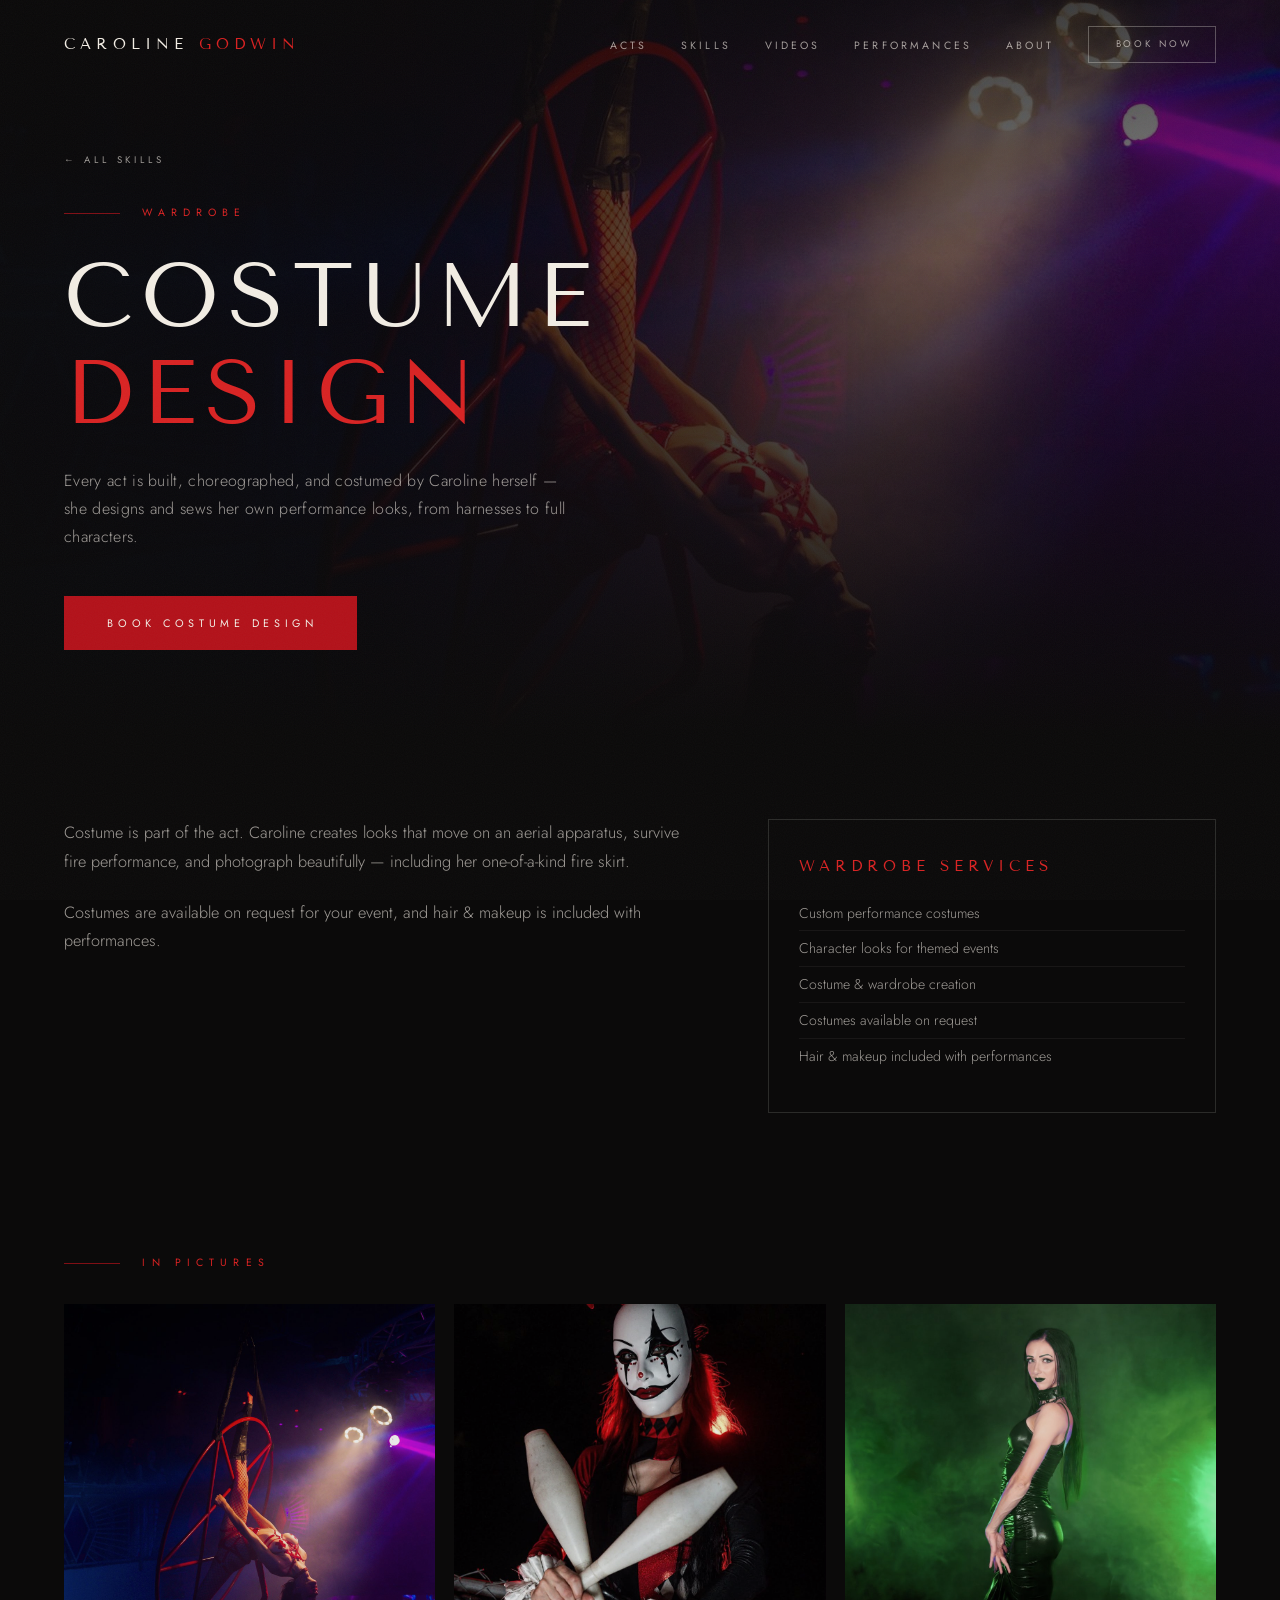
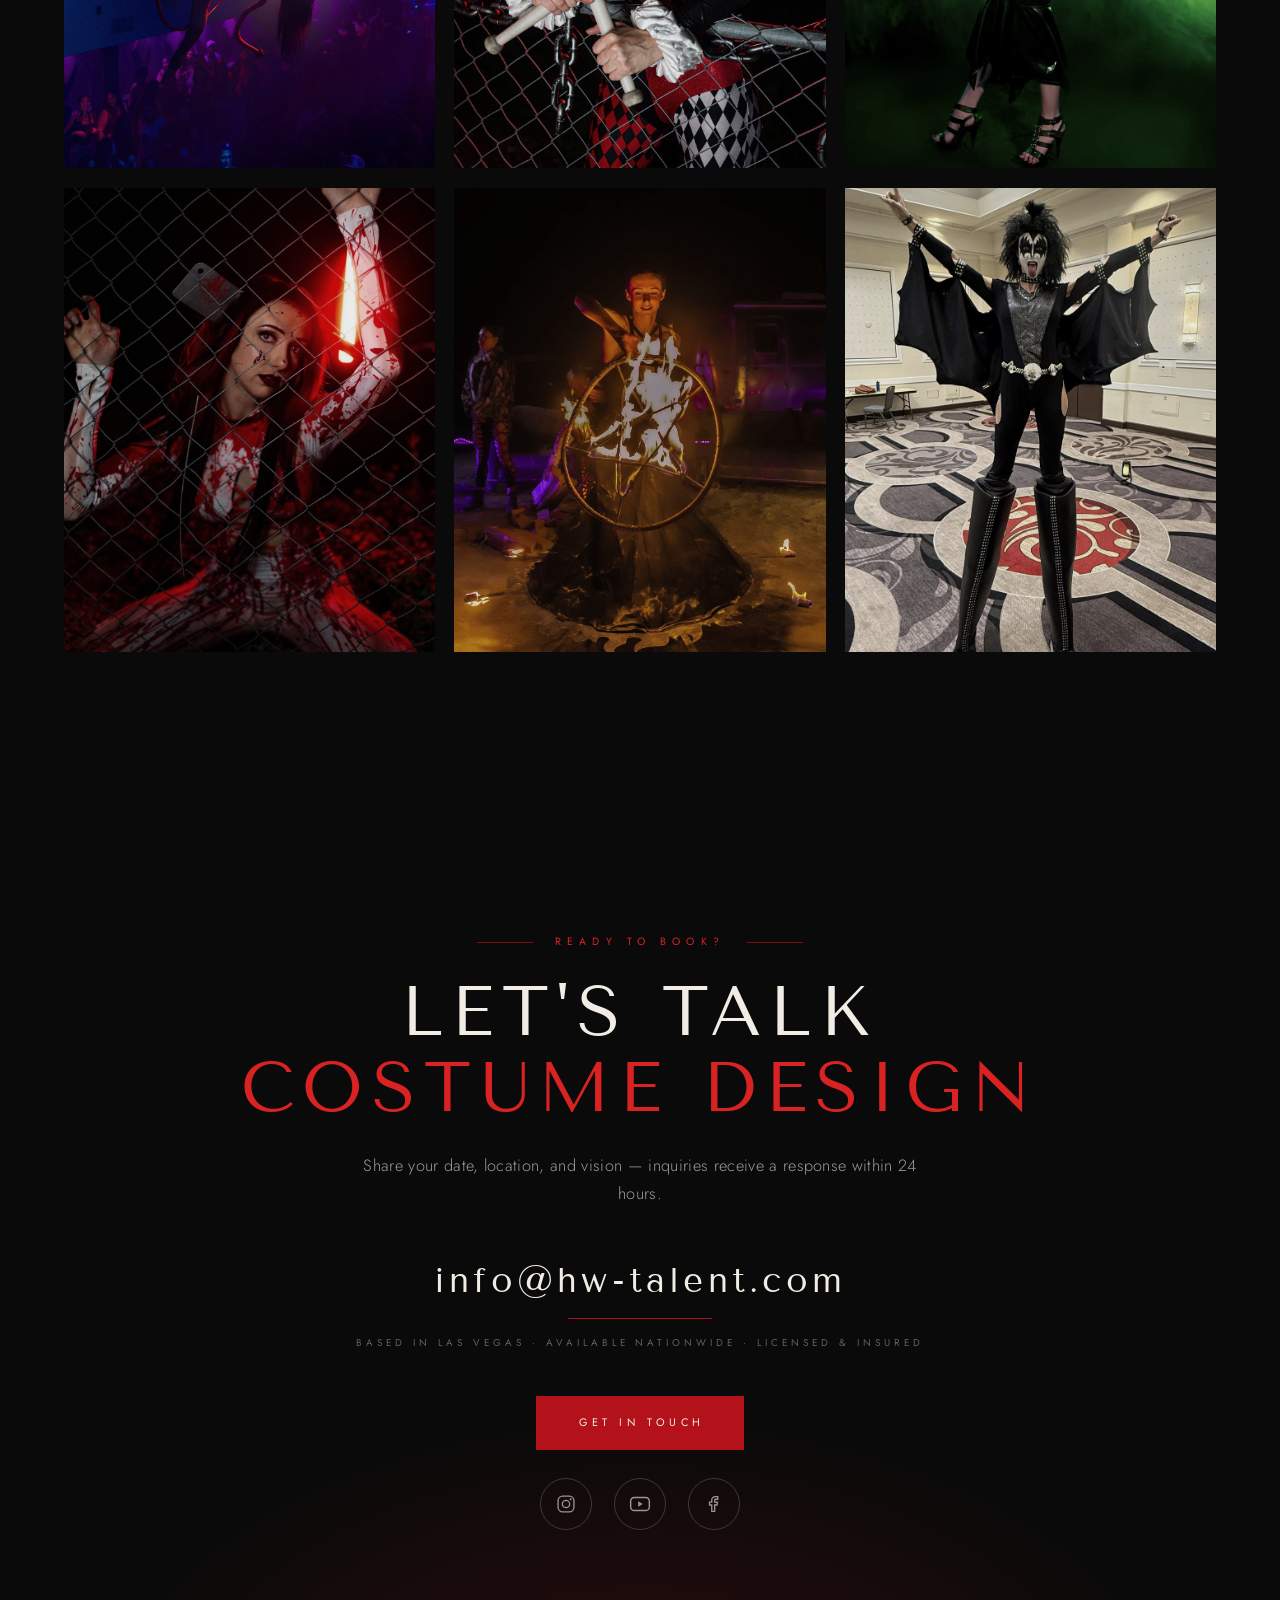
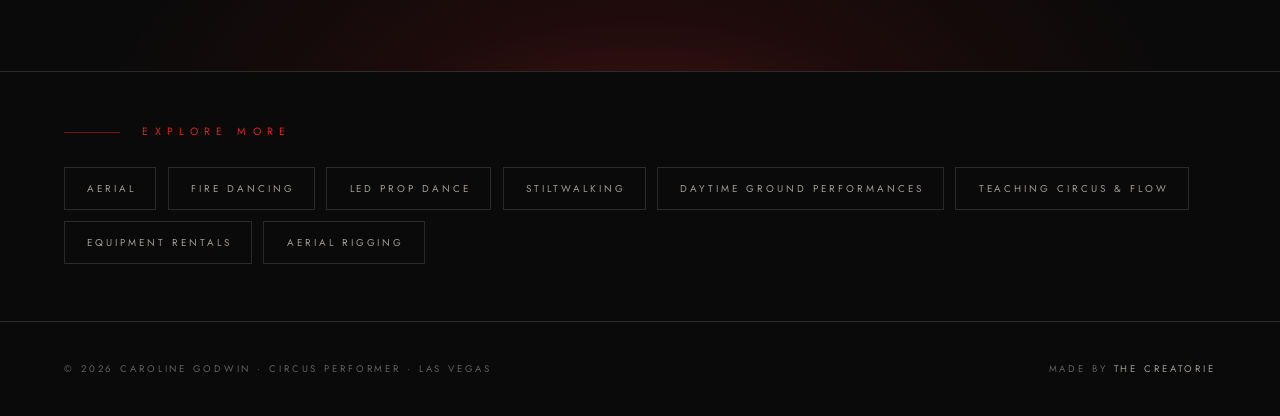
==== costume-design.html @ ce4d00d4 "Add a dedicated page for each skill Nine skill pages (aerial, fire dancing, LED prop dance, stiltwal" ====
<!DOCTYPE html>
<html lang="en">
<head>
  <meta charset="UTF-8" />
  <meta name="viewport" content="width=device-width, initial-scale=1.0" />
  <title>Costume Design — Caroline Godwin | Las Vegas Circus Performer</title>
  <meta name="description" content="Costume design by Las Vegas performer Caroline Godwin — custom performance costumes and character looks, with costumes available on request for bookings." />
  <link rel="icon" type="image/png" href="assets/img/favicon.png" />
  <meta property="og:type" content="website" />
  <meta property="og:title" content="Costume Design — Caroline Godwin" />
  <meta property="og:description" content="Costume design by Las Vegas performer Caroline Godwin — custom performance costumes and character looks, with costumes available on request for bookings." />
  <meta property="og:image" content="assets/img/pentagram-club-backbend.jpg" />
  <link rel="preconnect" href="https://fonts.googleapis.com" />
  <link rel="preconnect" href="https://fonts.gstatic.com" crossorigin />
  <link href="https://fonts.googleapis.com/css2?family=Tenor+Sans&family=Jost:wght@200;300;400;500&display=swap" rel="stylesheet" />
  <link rel="stylesheet" href="assets/styles.css" />
</head>
<body>

  <nav class="nav" id="nav">
    <div class="wrap nav-inner">
      <a href="index.html" class="brand">CAROLINE <em>GODWIN</em></a>
      <ul class="nav-links" id="navLinks">
        <li><a href="index.html#acts">Acts</a></li>
        <li><a href="index.html#skills">Skills</a></li>
        <li><a href="index.html#reel">Videos</a></li>
        <li><a href="index.html#performances">Performances</a></li>
        <li><a href="index.html#about">About</a></li>
        <li><a href="#contact" class="btn"><span>Book Now</span></a></li>
      </ul>
      <button class="burger" id="burger" aria-label="Toggle menu" aria-expanded="false">
        <span></span><span></span><span></span>
      </button>
    </div>
  </nav>

  <!-- ============ PAGE HERO ============ -->
  <header class="page-hero" id="top">
    <div class="page-hero-bg" aria-hidden="true" style="background-image: url('assets/img/pentagram-club-backbend.jpg'); background-position: center 40%;"></div>
    <div class="wrap page-hero-content">
      <a href="index.html#skills" class="crumb">← All Skills</a>
      <p class="eyebrow">Wardrobe</p>
      <h1>Costume <span class="accent">Design</span></h1>
      <p class="hero-sub">Every act is built, choreographed, and costumed by Caroline herself — she designs and sews her own performance looks, from harnesses to full characters.</p>
      <div class="hero-ctas">
        <a href="#contact" class="btn btn-solid"><span>Book Costume Design</span></a>
      </div>
    </div>
  </header>

  <!-- ============ OVERVIEW ============ -->
  <section class="skill-overview">
    <div class="wrap skill-split">
      <div class="skill-copy">
          <p class="reveal">Costume is part of the act. Caroline creates looks that move on an aerial apparatus, survive fire performance, and photograph beautifully — including her one-of-a-kind fire skirt.</p>
          <p class="reveal">Costumes are available on request for your event, and hair &amp; makeup is included with performances.</p>
      </div>
      <div class="disc skill-list reveal" data-delay="1">
        <h3>Wardrobe Services</h3>
        <ul>
            <li>Custom performance costumes</li>
            <li>Character looks for themed events</li>
            <li>Costume &amp; wardrobe creation</li>
            <li>Costumes available on request</li>
            <li>Hair &amp; makeup included with performances</li>
        </ul>
      </div>
    </div>
  </section>

  <!-- ============ PHOTOS ============ -->
  <section class="skill-photos">
    <div class="wrap">
      <p class="eyebrow reveal">In Pictures</p>
      <div class="page-gallery">
        <figure class="gal-item reveal"><img src="assets/img/pentagram-club-backbend.jpg" alt="Red harness costume on the aerial pentagram" loading="lazy" /><figcaption class="cap">Red harness costume on the aerial pentagram</figcaption></figure>
        <figure class="gal-item reveal"><img src="assets/img/jester-clubs.jpg" alt="Harlequin jester costume" loading="lazy" /><figcaption class="cap">Harlequin jester costume</figcaption></figure>
        <figure class="gal-item reveal"><img src="assets/img/green-gothic-full.jpg" alt="Black gothic gown in green smoke" loading="lazy" /><figcaption class="cap">Black gothic gown in green smoke</figcaption></figure>
        <figure class="gal-item reveal"><img src="assets/img/horror-cleaver.jpg" alt="Horror character costume" loading="lazy" /><figcaption class="cap">Horror character costume</figcaption></figure>
        <figure class="gal-item reveal"><img src="assets/img/fire-pentagram-skirt.jpg" alt="One-of-a-kind fire skirt" loading="lazy" /><figcaption class="cap">One-of-a-kind fire skirt</figcaption></figure>
        <figure class="gal-item reveal"><img src="assets/img/kiss-stilts.jpg" alt="Rock legend character on stilts" loading="lazy" /><figcaption class="cap">Rock legend character on stilts</figcaption></figure>
      </div>
    </div>
  </section>

  <!-- ============ CONTACT ============ -->
  <section id="contact" class="contact skill-contact">
    <div class="wrap">
      <p class="eyebrow reveal">Ready to Book?</p>
      <h2 class="section-title contact-title reveal">Let's Talk<br /><span class="accent">Costume Design</span></h2>
      <p class="lede reveal">Share your date, location, and vision — inquiries receive a response within 24 hours.</p>
      <a class="contact-email reveal" href="mailto:info@hw-talent.com?subject=Booking%20Inquiry%20%E2%80%94%20Costume%20Design">info@hw-talent.com</a>
      <p class="contact-meta reveal">Based in Las Vegas · Available Nationwide · Licensed &amp; Insured</p>
      <a href="mailto:info@hw-talent.com?subject=Booking%20Inquiry%20%E2%80%94%20Costume%20Design" class="btn btn-solid reveal"><span>Get in Touch</span></a>
      <div class="socials reveal">
        <a href="https://www.instagram.com/carolinegodwin" target="_blank" rel="noopener" aria-label="Instagram">
          <svg width="20" height="20" viewBox="0 0 24 24" fill="none" stroke="currentColor" stroke-width="1.6"><rect x="2.5" y="2.5" width="19" height="19" rx="5.5"/><circle cx="12" cy="12" r="4.4"/><circle cx="17.6" cy="6.4" r="1.2" fill="currentColor" stroke="none"/></svg>
        </a>
        <a href="https://www.youtube.com/@Carolinegodwincircus/videos" target="_blank" rel="noopener" aria-label="YouTube">
          <svg width="22" height="22" viewBox="0 0 24 24" fill="none" stroke="currentColor" stroke-width="1.6"><rect x="1.8" y="4.8" width="20.4" height="14.4" rx="4"/><path d="M10 9l5 3-5 3V9z" fill="currentColor" stroke="none"/></svg>
        </a>
        <a href="https://www.facebook.com/circuscaroline" target="_blank" rel="noopener" aria-label="Facebook">
          <svg width="20" height="20" viewBox="0 0 24 24" fill="none" stroke="currentColor" stroke-width="1.6"><path d="M15.5 3.2h-2.2a4 4 0 0 0-4 4v2.6H6.6v3.4h2.7v7.6h3.5v-7.6h2.8l.5-3.4h-3.3V7.4c0-.6.5-1.1 1.1-1.1h2.6V3.2z"/></svg>
        </a>
      </div>
    </div>
  </section>

  <!-- ============ MORE SKILLS ============ -->
  <nav class="more-skills" aria-label="Other skills">
    <div class="wrap">
      <p class="eyebrow">Explore More</p>
      <div class="more-skill-row">
        <a class="more-skill" href="aerial.html">Aerial</a>
        <a class="more-skill" href="fire-dancing.html">Fire Dancing</a>
        <a class="more-skill" href="led-prop-dance.html">LED Prop Dance</a>
        <a class="more-skill" href="stiltwalking.html">Stiltwalking</a>
        <a class="more-skill" href="daytime-performances.html">Daytime Ground Performances</a>
        <a class="more-skill" href="teaching.html">Teaching Circus &amp; Flow</a>
        <a class="more-skill" href="equipment-rentals.html">Equipment Rentals</a>
        <a class="more-skill" href="aerial-rigging.html">Aerial Rigging</a>
      </div>
    </div>
  </nav>

  <!-- ============ FOOTER ============ -->
  <footer>
    <div class="wrap foot-inner">
      <span>© <span id="year"></span> Caroline Godwin · Circus Performer · Las Vegas</span>
      <span>Made by <a href="https://thecreatorie.com" target="_blank" rel="noopener">The Creatorie</a></span>
    </div>
  </footer>

  <!-- ============ VIDEO LIGHTBOX ============ -->
  <div id="lightbox" class="lightbox" aria-hidden="true" role="dialog" aria-label="Performance video">
    <button class="lightbox-close" id="lightboxClose" aria-label="Close video">✕</button>
    <div class="lightbox-frame" id="lightboxFrame"></div>
  </div>

  <button id="toTop" aria-label="Back to top"><span>↑</span></button>

  <script src="assets/script.js"></script>
</body>
</html>
---- assets/styles.css ----
/* ============================================================
   CAROLINE GODWIN — The Fire Pentagram Aerialist
   Obsidian & Oxblood — quiet luxury, cinematic drama
   ============================================================ */

:root {
  --bg: #0b0a0a;
  --panel: #100e0e;
  --ivory: #f2ede4;
  --mist: rgba(242, 237, 228, 0.64);
  --mist-dim: rgba(242, 237, 228, 0.38);
  --hairline: rgba(242, 237, 228, 0.14);
  --oxblood: #6e1013;
  --crimson: #b3121a;
  --scarlet: #d92323;
  --ember: #e8862e;
  --font-display: "Tenor Sans", sans-serif;
  --font-body: "Jost", sans-serif;
}

* { margin: 0; padding: 0; box-sizing: border-box; }

html { scroll-behavior: smooth; }

body {
  background: var(--bg);
  color: var(--ivory);
  font-family: var(--font-body);
  font-weight: 300;
  line-height: 1.75;
  overflow-x: hidden;
}

::selection { background: var(--crimson); color: var(--ivory); }

::-webkit-scrollbar { width: 8px; }
::-webkit-scrollbar-track { background: var(--bg); }
::-webkit-scrollbar-thumb { background: var(--oxblood); }
::-webkit-scrollbar-thumb:hover { background: var(--crimson); }

img { max-width: 100%; display: block; }

a { color: var(--ivory); text-decoration: none; transition: color .4s; }
a:hover { color: var(--scarlet); }

/* ---------- utilities ---------- */
.wrap { width: min(1200px, 90vw); margin: 0 auto; }

.eyebrow {
  font-size: .66rem;
  font-weight: 400;
  letter-spacing: .58em;
  text-transform: uppercase;
  color: var(--scarlet);
  display: flex;
  align-items: center;
  gap: 1.4rem;
}
.eyebrow::before {
  content: "";
  width: 56px; height: 1px;
  background: var(--crimson);
  opacity: .7;
}

h1, h2, h3 {
  font-family: var(--font-display);
  font-weight: 400;
  line-height: 1.08;
}

.section-title {
  font-size: clamp(2.4rem, 5.4vw, 4.3rem);
  margin: 1.4rem 0 1.6rem;
  color: var(--ivory);
  text-transform: uppercase;
  letter-spacing: .1em;
}
.section-title .accent { color: var(--scarlet); }

.lede { max-width: 560px; color: var(--mist); font-size: 1.02rem; font-weight: 300; letter-spacing: .02em; }

section { padding: clamp(5.5rem, 11vw, 9.5rem) 0; position: relative; }

/* faint roman numeral index behind sections */
.ghost { position: relative; overflow: hidden; }
.ghost::before {
  content: attr(data-bg);
  position: absolute;
  top: 4rem;
  right: 2vw;
  font-family: var(--font-display);
  font-size: clamp(9rem, 24vw, 20rem);
  line-height: 1;
  color: transparent;
  -webkit-text-stroke: 1px rgba(179, 18, 26, .16);
  pointer-events: none;
  z-index: 0;
}
.ghost > * { position: relative; z-index: 1; }

/* scroll reveal — slow, cinematic */
.reveal { opacity: 0; transform: translateY(26px); transition: opacity 1.3s ease, transform 1.3s cubic-bezier(.16,.68,.3,1); }
.reveal.in { opacity: 1; transform: none; }
.reveal[data-delay="1"] { transition-delay: .15s; }
.reveal[data-delay="2"] { transition-delay: .3s; }
.reveal[data-delay="3"] { transition-delay: .45s; }

/* fine grain */
body::after {
  content: "";
  position: fixed; inset: 0;
  pointer-events: none;
  z-index: 4;
  opacity: .035;
  background-image: url("data:image/svg+xml,%3Csvg xmlns='http://www.w3.org/2000/svg' width='120' height='120'%3E%3Cfilter id='n'%3E%3CfeTurbulence type='fractalNoise' baseFrequency='0.9' numOctaves='2'/%3E%3C/filter%3E%3Crect width='120' height='120' filter='url(%23n)' opacity='1'/%3E%3C/svg%3E");
}

.flicker { animation: none; }

/* ---------- nav ---------- */
.nav {
  position: fixed; top: 0; left: 0; right: 0;
  z-index: 50;
  padding: 1.6rem 0;
  transition: background .5s, padding .5s, border-color .5s;
  border-bottom: 1px solid transparent;
}
.nav.scrolled {
  background: rgba(11, 10, 10, .9);
  backdrop-filter: blur(16px);
  -webkit-backdrop-filter: blur(16px);
  padding: .9rem 0;
  border-bottom-color: var(--hairline);
}
.nav-inner { display: flex; align-items: center; justify-content: space-between; }
.brand {
  font-family: var(--font-display);
  font-size: .95rem;
  letter-spacing: .34em;
  color: var(--ivory);
  text-transform: uppercase;
}
.brand em { font-style: normal; color: var(--scarlet); }
.nav-links { display: flex; gap: 2.1rem; align-items: center; list-style: none; }
.nav-links a {
  font-size: .66rem; font-weight: 400;
  letter-spacing: .3em; text-transform: uppercase;
  color: var(--mist);
  position: relative;
  padding-bottom: .2rem;
}
.nav-links a::after {
  content: "";
  position: absolute; left: 0; bottom: 0;
  width: 100%; height: 1px;
  background: var(--scarlet);
  transform: scaleX(0);
  transform-origin: right;
  transition: transform .5s cubic-bezier(.16,.68,.3,1);
}
.nav-links a:hover { color: var(--ivory); }
.nav-links a:hover::after { transform: scaleX(1); transform-origin: left; }

/* buttons — hairline, tracked caps */
.btn {
  display: inline-block;
  font-family: var(--font-body);
  font-weight: 400;
  font-size: .68rem;
  letter-spacing: .42em;
  text-transform: uppercase;
  padding: 1.05rem 2.4rem 1rem 2.65rem;
  color: var(--ivory);
  background: transparent;
  border: 1px solid rgba(242, 237, 228, .3);
  transition: border-color .5s, color .5s, background .5s, letter-spacing .5s;
}
.btn:hover {
  border-color: var(--crimson);
  background: var(--crimson);
  color: var(--ivory);
  letter-spacing: .48em;
}
.btn-solid {
  border-color: var(--crimson);
  background: var(--crimson);
}
.btn-solid:hover {
  background: transparent;
  border-color: var(--scarlet);
  color: var(--scarlet);
}
.nav .btn { padding: .6rem 1.4rem .55rem 1.65rem; font-size: .6rem; }
.nav-links a.btn::after { display: none; }

/* hamburger */
.burger { display: none; background: none; border: none; cursor: pointer; z-index: 60; }
.burger span {
  display: block; width: 26px; height: 1px;
  background: var(--ivory);
  margin: 7px 0;
  transition: transform .4s, opacity .4s;
}
.burger.open span:nth-child(1) { transform: translateY(8px) rotate(45deg); }
.burger.open span:nth-child(2) { opacity: 0; }
.burger.open span:nth-child(3) { transform: translateY(-8px) rotate(-45deg); }

/* ---------- hero ---------- */
.hero {
  min-height: 100svh;
  display: flex;
  align-items: center;
  padding: 8rem 0 5rem;
  position: relative;
  isolation: isolate;
  overflow: hidden;
}
.hero-bg {
  position: absolute; inset: 0; z-index: -3;
  background: url("img/fire-pentagram-wide.jpg") center 28% / cover no-repeat;
  animation: heroDrift 30s ease-in-out infinite alternate;
  filter: saturate(.88) contrast(1.04) brightness(.92);
}
@keyframes heroDrift {
  from { transform: scale(1.02); }
  to   { transform: scale(1.1) translateY(-12px); }
}
.hero::before {
  content: "";
  position: absolute; inset: 0; z-index: -2;
  background:
    radial-gradient(ellipse 85% 70% at 70% 36%, transparent 0%, rgba(11,10,10,.62) 60%, rgba(11,10,10,.98) 100%),
    linear-gradient(180deg, rgba(11,10,10,.7) 0%, rgba(11,10,10,.22) 42%, rgba(11,10,10,.99) 100%);
}
#embers { position: absolute; inset: 0; z-index: -1; pointer-events: none; }

.hero-content { max-width: 860px; }
.hero .eyebrow { margin-bottom: 2.2rem; }
.hero h1 {
  font-size: clamp(3.2rem, 9.5vw, 7.6rem);
  letter-spacing: .12em;
  text-transform: uppercase;
  color: var(--ivory);
}
.hero h1 .fire-word {
  display: inline-block;
  background: linear-gradient(95deg, var(--ivory) 0%, #e0b489 40%, var(--ember) 72%, var(--crimson) 108%);
  -webkit-background-clip: text;
  background-clip: text;
  -webkit-text-fill-color: transparent;
  color: transparent;
}
.hero-tag {
  font-family: var(--font-body);
  font-weight: 300;
  font-size: clamp(.72rem, 1.5vw, .88rem);
  letter-spacing: .62em;
  text-transform: uppercase;
  color: var(--mist);
  margin: 2rem 0 2.2rem;
  padding: 1.1rem 0;
  border-top: 1px solid var(--hairline);
  border-bottom: 1px solid var(--hairline);
  display: inline-block;
}
.hero-tag b { font-weight: 400; color: var(--scarlet); }
.hero-sub { color: var(--mist); max-width: 520px; font-size: 1rem; letter-spacing: .02em; }
.hero-ctas { display: flex; gap: 1.4rem; flex-wrap: wrap; margin-top: 2.8rem; }

.hero-stats {
  display: flex; gap: clamp(2rem, 5.5vw, 4.5rem);
  margin-top: 4rem;
  padding-top: 2rem;
  border-top: 1px solid var(--hairline);
  flex-wrap: wrap;
}
.stat b {
  display: block;
  font-family: var(--font-display);
  font-weight: 400;
  font-size: clamp(1.5rem, 2.8vw, 2.1rem);
  letter-spacing: .06em;
  color: var(--ivory);
}
.stat span {
  font-size: .6rem; font-weight: 400;
  letter-spacing: .32em; text-transform: uppercase;
  color: var(--mist-dim);
}

/* vertical side inscription */
.hero-side {
  position: absolute;
  right: 2.2rem;
  top: 50%;
  transform: translateY(-50%) rotate(180deg);
  writing-mode: vertical-rl;
  font-size: .6rem;
  font-weight: 400;
  letter-spacing: .52em;
  text-transform: uppercase;
  color: var(--mist-dim);
  z-index: 2;
}
.hero-side::after {
  content: "";
  display: block;
  width: 1px; height: 72px;
  background: var(--crimson);
  margin: 1.4rem auto 0;
}

.danger-badge { display: none; }

.scroll-cue {
  position: absolute; bottom: 2rem; left: 50%;
  transform: translateX(-50%);
  color: var(--mist-dim);
  font-size: .58rem; font-weight: 400;
  letter-spacing: .5em; text-transform: uppercase;
  animation: cueFloat 3.2s ease-in-out infinite;
}
@keyframes cueFloat { 0%,100% { transform: translate(-50%,0); opacity:.6;} 50% { transform: translate(-50%,8px); opacity:1;} }

/* ---------- credits line (marquee) ---------- */
.tapes { position: relative; z-index: 5; overflow: hidden; }
.marquee {
  overflow: hidden;
  padding: 1.35rem 0;
  white-space: nowrap;
  border-top: 1px solid var(--hairline);
  border-bottom: 1px solid var(--hairline);
  background: var(--bg);
}
.marquee + .marquee { display: none; }
.marquee-track { display: inline-block; animation: marquee 70s linear infinite; }
.marquee-track span {
  font-family: var(--font-display);
  font-size: .74rem;
  letter-spacing: .42em;
  text-transform: uppercase;
  color: var(--mist-dim);
  padding: 0 1.6rem;
  transition: color .4s;
}
.marquee:hover .marquee-track span { color: var(--mist); }
.marquee-track span::after {
  content: "·";
  color: var(--crimson);
  padding-left: 3.2rem;
}
@keyframes marquee { from { transform: translateX(0); } to { transform: translateX(-50%); } }

/* ---------- signature acts ---------- */
.acts-grid {
  display: grid;
  grid-template-columns: repeat(3, 1fr);
  gap: 2rem 1.8rem;
  margin-top: 4rem;
}
.act-card {
  position: relative;
  overflow: hidden;
  aspect-ratio: 3 / 4;
  background: var(--panel);
  cursor: default;
}
/* editorial stagger */
.act-card:nth-child(3n+2) { transform: translateY(2.4rem); }
.act-card img {
  width: 100%; height: 100%;
  object-fit: cover;
  transition: transform 1.4s cubic-bezier(.16,.68,.3,1), filter 1s;
  filter: saturate(.82) brightness(.94);
}
.act-card:hover img { transform: scale(1.06); filter: saturate(1.05) brightness(1); }
.act-card::after {
  content: "";
  position: absolute; inset: 0;
  background: linear-gradient(180deg, transparent 42%, rgba(11,10,10,.5) 70%, rgba(11,10,10,.94) 100%);
}
.act-card::before {
  content: "";
  position: absolute; inset: 12px;
  border: 1px solid rgba(242,237,228,.0);
  z-index: 3;
  transition: border-color .8s;
  pointer-events: none;
}
.act-card:hover::before { border-color: rgba(242,237,228,.22); }
.act-info { position: absolute; left: 0; right: 0; bottom: 0; padding: 1.7rem 1.8rem 1.6rem; z-index: 2; }
.act-info h3 {
  font-size: 1.08rem;
  letter-spacing: .18em;
  text-transform: uppercase;
  color: var(--ivory);
  margin-bottom: .4rem;
}
.act-info h3::before {
  content: "";
  display: block;
  width: 34px; height: 1px;
  background: var(--crimson);
  margin-bottom: .9rem;
}
.act-info p {
  font-size: .88rem; font-weight: 300; color: var(--mist);
  max-height: 0; opacity: 0; overflow: hidden;
  transition: max-height .8s ease, opacity .8s ease;
}
.act-card:hover .act-info p, .act-card:focus-within .act-info p { max-height: 150px; opacity: 1; }
.badge {
  position: absolute; top: 1.2rem; left: 1.2rem; z-index: 2;
  font-size: .56rem; font-weight: 400;
  letter-spacing: .4em; text-transform: uppercase;
  color: var(--ivory);
  border: 1px solid rgba(242,237,228,.35);
  padding: .42rem .8rem .38rem 1.1rem;
  background: rgba(11,10,10,.45);
  backdrop-filter: blur(6px);
}
.badge.new { border-color: var(--crimson); color: var(--scarlet); }
.act-video { cursor: pointer; }
.watch-cue {
  display: inline-block;
  margin-top: .8rem;
  font-size: .6rem; font-weight: 400;
  letter-spacing: .4em; text-transform: uppercase;
  color: var(--scarlet);
}

/* ---------- video lightbox ---------- */
.lightbox {
  position: fixed; inset: 0;
  z-index: 90;
  background: rgba(11, 10, 10, .94);
  backdrop-filter: blur(10px);
  -webkit-backdrop-filter: blur(10px);
  display: grid;
  place-items: center;
  opacity: 0;
  pointer-events: none;
  transition: opacity .5s;
}
.lightbox.open { opacity: 1; pointer-events: auto; }
.lightbox-frame {
  width: min(400px, 88vw);
  height: min(720px, 84vh);
  border: 1px solid var(--hairline);
  background: var(--panel);
}
.lightbox-frame.wide {
  width: min(1100px, 92vw);
  height: auto;
  aspect-ratio: 16 / 9;
  max-height: 84vh;
}
.lightbox-frame iframe { width: 100%; height: 100%; border: 0; }
.lightbox-close {
  position: absolute;
  top: 1.6rem; right: 1.8rem;
  width: 48px; height: 48px;
  border-radius: 50%;
  border: 1px solid rgba(242,237,228,.3);
  background: transparent;
  color: var(--ivory);
  font-size: 1rem;
  cursor: pointer;
  transition: border-color .4s, color .4s, transform .4s;
}
.lightbox-close:hover { border-color: var(--crimson); color: var(--scarlet); transform: rotate(90deg); }

/* ---------- disciplines ---------- */
.disciplines { background: linear-gradient(180deg, var(--bg), #120d0c 45%, #120d0c 60%, var(--bg)); }
.disc-grid { display: grid; grid-template-columns: repeat(4, 1fr); gap: 0; margin-top: 4rem; border-left: 1px solid var(--hairline); }
.disc {
  border-right: 1px solid var(--hairline);
  border-top: 1px solid var(--hairline);
  border-bottom: 1px solid var(--hairline);
  padding: 2.4rem 1.9rem;
  background: transparent;
  transition: background .7s;
}
.disc:hover { background: rgba(179, 18, 26, .06); }
.disc-icon {
  font-size: 1.1rem;
  margin-bottom: 1.2rem;
  display: block;
  filter: grayscale(1) brightness(1.4);
  opacity: .8;
}
.disc h3 {
  font-size: .92rem;
  letter-spacing: .34em;
  text-transform: uppercase;
  color: var(--scarlet);
  margin-bottom: 1.3rem;
}
.disc ul { list-style: none; }
.disc li {
  font-size: .88rem; font-weight: 300; color: var(--mist);
  padding: .32rem 0;
  border-bottom: 1px solid rgba(242,237,228,.06);
}
.disc li:last-child { border-bottom: none; }
.disc-note {
  margin-top: 2.6rem; text-align: center;
  color: var(--mist-dim);
  font-size: .68rem; font-weight: 400;
  letter-spacing: .3em; text-transform: uppercase;
}

/* ---------- watch / videos ---------- */
.reel { text-align: center; }
.reel .eyebrow { justify-content: center; }
.reel .eyebrow::after { content: ""; width: 56px; height: 1px; background: var(--crimson); opacity: .7; }
.reel-featured {
  position: relative;
  width: min(400px, 86vw);
  aspect-ratio: 9 / 16;
  margin: 3.6rem auto 0;
  overflow: hidden;
  border: 1px solid var(--hairline);
  cursor: pointer;
  box-shadow: 0 44px 90px -60px rgba(179, 18, 26, .55);
}
.reel-featured > img {
  width: 100%; height: 100%;
  object-fit: cover;
  filter: saturate(.85) brightness(.9);
  transition: transform 1.4s cubic-bezier(.16,.68,.3,1), filter 1s;
}
.reel-featured:hover > img { transform: scale(1.05); filter: saturate(1) brightness(1); }
.video-cover {
  position: absolute; inset: 0;
  display: flex; flex-direction: column; align-items: center; justify-content: center; gap: 1.3rem;
  background: rgba(11,10,10,.45);
  transition: background .6s;
}
.reel-featured:hover .video-cover { background: rgba(11,10,10,.25); }
.play-btn {
  width: 94px; height: 94px;
  border-radius: 50%;
  border: 1px solid rgba(242,237,228,.5);
  display: grid; place-items: center;
  background: rgba(11,10,10,.4);
  backdrop-filter: blur(4px);
  transition: transform .6s, border-color .6s, box-shadow .6s;
}
.play-btn svg { margin-left: 5px; }
.reel-featured:hover .play-btn {
  transform: scale(1.07);
  border-color: var(--scarlet);
  box-shadow: 0 0 60px rgba(217, 35, 35, .35);
}
.video-cover span {
  font-size: .6rem; font-weight: 400;
  letter-spacing: .56em; text-transform: uppercase;
  color: var(--mist);
}

.video-grid {
  display: grid;
  grid-template-columns: repeat(3, 1fr);
  gap: 1.4rem;
  margin-top: 3.2rem;
  text-align: left;
}
.vid-card {
  position: relative;
  overflow: hidden;
  cursor: pointer;
  border: 1px solid var(--hairline);
  background: var(--panel);
  transition: border-color .5s;
}
.vid-card:hover { border-color: rgba(179, 18, 26, .6); }
.vid-card img {
  width: 100%;
  aspect-ratio: 16 / 10;
  object-fit: cover;
  filter: saturate(.8) brightness(.88);
  transition: transform 1.2s cubic-bezier(.16,.68,.3,1), filter .8s;
}
.vid-card:hover img { transform: scale(1.06); filter: saturate(1) brightness(1); }
.vid-card figcaption {
  padding: 1.05rem 1.2rem 1rem;
  font-size: .66rem; font-weight: 400;
  letter-spacing: .28em; text-transform: uppercase;
  color: var(--mist);
  border-top: 1px solid var(--hairline);
  transition: color .4s;
}
.vid-card:hover figcaption { color: var(--ivory); }
.vid-play { color: var(--scarlet); padding-right: .5rem; font-size: .58rem; }
.vid-heading {
  margin-top: 4.2rem;
  font-family: var(--font-display);
  font-weight: 400;
  font-size: .8rem;
  letter-spacing: .5em;
  text-transform: uppercase;
  color: var(--mist);
}
.vid-heading + .video-grid { margin-top: 1.6rem; }

.tl-watch {
  display: inline-block;
  margin-left: .6rem;
  font-size: .66rem; font-weight: 400;
  letter-spacing: .3em; text-transform: uppercase;
  color: var(--scarlet);
  border-bottom: 1px solid var(--crimson);
  padding-bottom: .1rem;
}
.tl-watch:hover { color: var(--fire, #e8862e); }

/* ---------- performances ---------- */
.timeline-wrap { margin-top: 4rem; border-top: 1px solid var(--hairline); }
.tl-item {
  display: grid;
  grid-template-columns: 220px 1fr;
  gap: 2rem;
  padding: 2.4rem .4rem;
  border-bottom: 1px solid var(--hairline);
  transition: background .6s;
  position: relative;
}
.tl-item:hover { background: rgba(179, 18, 26, .05); }
.tl-date {
  font-size: .68rem; font-weight: 400;
  letter-spacing: .46em; text-transform: uppercase;
  color: var(--scarlet);
  padding-top: .5rem;
}
.tl-item h3 {
  font-size: clamp(1.15rem, 2.2vw, 1.55rem);
  letter-spacing: .12em;
  text-transform: uppercase;
  color: var(--ivory);
  margin-bottom: .55rem;
}
.tl-item p { color: var(--mist); max-width: 660px; font-size: .96rem; font-weight: 300; }
.tl-item p b { color: var(--ivory); font-weight: 400; }
.tl-item .tag {
  display: inline-block;
  font-size: .56rem; font-weight: 400;
  letter-spacing: .3em; text-transform: uppercase;
  color: var(--mist-dim);
  border: 1px solid rgba(242,237,228,.14);
  padding: .3rem .85rem .26rem 1.05rem;
  margin: .8rem .45rem 0 0;
  transition: color .4s, border-color .4s;
}
.tl-item:hover .tag { color: var(--mist); border-color: rgba(242,237,228,.3); }

.legacy {
  margin-top: 4rem;
  border: 1px solid var(--hairline);
  border-left: 2px solid var(--crimson);
  padding: 2.4rem 2.6rem;
  background: var(--panel);
}
.legacy h3 {
  font-size: .88rem;
  letter-spacing: .38em;
  text-transform: uppercase;
  color: var(--scarlet);
  margin-bottom: 1.1rem;
}
.legacy p { color: var(--mist); font-size: .98rem; font-weight: 300; }
.legacy b { color: var(--ivory); font-weight: 400; }

/* ---------- gallery ---------- */
.gallery { background: #0d0b0b; }
.gal-grid {
  display: grid;
  grid-template-columns: repeat(4, 1fr);
  grid-auto-rows: 215px;
  gap: 1.2rem;
  margin-top: 4rem;
  grid-auto-flow: dense;
}
.gal-item { overflow: hidden; position: relative; }
.gal-item::before {
  content: "";
  position: absolute; inset: 10px;
  border: 1px solid rgba(242,237,228,0);
  z-index: 3;
  transition: border-color .8s;
  pointer-events: none;
}
.gal-item:hover::before { border-color: rgba(242,237,228,.22); }
.gal-item img {
  width: 100%; height: 100%;
  object-fit: cover;
  transition: transform 1.6s cubic-bezier(.16,.68,.3,1), filter 1s;
  filter: saturate(.8) brightness(.92);
}
.gal-item:hover img { transform: scale(1.07); filter: saturate(1.02) brightness(1); }
.gal-item .cap {
  position: absolute; left: 0; right: 0; bottom: 0;
  padding: 2.2rem 1.1rem .9rem;
  font-size: .58rem; font-weight: 400;
  letter-spacing: .4em; text-transform: uppercase;
  color: var(--ivory);
  background: linear-gradient(180deg, transparent, rgba(11,10,10,.9));
  opacity: 0; transition: opacity .7s;
}
.gal-item:hover .cap { opacity: 1; }
.gal-tall { grid-row: span 2; }
.gal-wide { grid-column: span 2; }
.gal-big { grid-column: span 2; grid-row: span 2; }

/* ---------- services ---------- */
.svc-grid {
  display: grid;
  grid-template-columns: repeat(2, 1fr);
  gap: 0;
  margin-top: 4rem;
  border-top: 1px solid var(--hairline);
  border-left: 1px solid var(--hairline);
}
.svc {
  border-right: 1px solid var(--hairline);
  border-bottom: 1px solid var(--hairline);
  padding: 2.8rem 2.6rem 2.6rem;
  background: transparent;
  position: relative;
  transition: background .7s;
}
.svc:hover { background: rgba(179, 18, 26, .05); }
.svc-num {
  font-family: var(--font-display);
  font-size: .78rem;
  letter-spacing: .5em;
  color: var(--scarlet);
}
.svc h3 {
  font-size: 1.2rem;
  letter-spacing: .2em;
  text-transform: uppercase;
  color: var(--ivory);
  margin: 1rem 0 1rem;
}
.svc p { color: var(--mist); font-size: .95rem; font-weight: 300; }
.rental {
  margin-top: 2.8rem;
  border: 1px solid var(--hairline);
  border-left: 2px solid var(--crimson);
  padding: 2.1rem 2.4rem;
  background: var(--panel);
}
.rental h3 {
  font-size: .88rem;
  letter-spacing: .38em;
  text-transform: uppercase;
  color: var(--scarlet);
  margin-bottom: .9rem;
}
.rental p { color: var(--mist); font-size: .98rem; font-weight: 300; max-width: 760px; }
.rental b { color: var(--ivory); font-weight: 400; }
.rental a { border-bottom: 1px solid var(--crimson); padding-bottom: .1rem; }
.rental.festivals { margin-top: 3.2rem; }

.svc-perks {
  margin-top: 2.4rem;
  display: flex; flex-wrap: wrap; gap: .8rem 2.4rem;
  justify-content: center;
  color: var(--mist-dim);
  font-size: .62rem; font-weight: 400;
  letter-spacing: .32em; text-transform: uppercase;
}
.svc-perks span::before { content: "— "; color: var(--crimson); }

/* ---------- classes ---------- */
.classes { background: linear-gradient(180deg, var(--bg), #120d0c 50%, var(--bg)); }
.class-grid { display: grid; grid-template-columns: repeat(auto-fit, minmax(230px, 1fr)); gap: 1.5rem; margin-top: 4rem; }
.class-card {
  text-align: center;
  border: 1px solid var(--hairline);
  padding: 3rem 2rem 2.7rem;
  background: rgba(11,10,10,.5);
  transition: border-color .6s, background .6s;
}
.class-card:hover { border-color: rgba(179,18,26,.55); background: rgba(179,18,26,.05); }
.class-card .disc-icon { margin: 0 auto 1rem; }
.class-card h3 {
  font-size: 1.02rem;
  letter-spacing: .22em;
  text-transform: uppercase;
  color: var(--ivory);
}
.class-when {
  display: inline-block;
  font-weight: 400;
  color: var(--scarlet);
  font-size: .64rem;
  letter-spacing: .38em;
  text-transform: uppercase;
  padding: .85rem 0;
  margin: .7rem 0 .8rem;
  border-top: 1px solid var(--hairline);
  border-bottom: 1px solid var(--hairline);
}
.class-card p { font-size: .9rem; font-weight: 300; color: var(--mist); }

/* ---------- about ---------- */
.about-grid {
  display: grid;
  grid-template-columns: 5fr 7fr;
  gap: clamp(2.5rem, 6vw, 5.5rem);
  align-items: start;
  margin-top: 4rem;
}
.about-photo { position: sticky; top: 7rem; }
.about-photo img { filter: saturate(.85); }
.about-photo::after {
  content: "";
  display: block;
  width: 72px; height: 1px;
  background: var(--crimson);
  margin-top: 1.6rem;
}
.about-copy p { color: var(--mist); margin-bottom: 1.4rem; font-size: 1.02rem; font-weight: 300; }
.about-copy b { color: var(--ivory); font-weight: 400; }

.skill-years { display: grid; grid-template-columns: repeat(4, 1fr); gap: 0; margin: 2.6rem 0; border-left: 1px solid var(--hairline); }
.sy {
  border-right: 1px solid var(--hairline);
  border-top: 1px solid var(--hairline);
  border-bottom: 1px solid var(--hairline);
  padding: 1.3rem .6rem 1.1rem;
  text-align: center;
  transition: background .5s;
}
.sy:hover { background: rgba(179,18,26,.06); }
.sy b {
  display: block;
  font-family: var(--font-display);
  font-weight: 400;
  color: var(--ivory);
  font-size: 1.35rem;
  letter-spacing: .08em;
}
.sy span {
  font-size: .54rem; font-weight: 400;
  letter-spacing: .26em; text-transform: uppercase;
  color: var(--mist-dim);
}

.companies { margin-top: 2.6rem; }
.companies h3 {
  font-size: .78rem;
  letter-spacing: .4em;
  text-transform: uppercase;
  color: var(--scarlet);
  margin-bottom: 1.2rem;
}
.chip-row { display: flex; flex-wrap: wrap; gap: .6rem; }
.chip {
  font-size: .58rem; font-weight: 400;
  letter-spacing: .26em; text-transform: uppercase;
  color: var(--mist);
  border: 1px solid rgba(242,237,228,.14);
  padding: .4rem .95rem .36rem 1.2rem;
  transition: border-color .4s, color .4s;
}
.chip:hover { border-color: var(--crimson); color: var(--ivory); }

/* ---------- contact ---------- */
.contact { text-align: center; overflow: hidden; }
.contact::before {
  content: "";
  position: absolute; inset: 0;
  background:
    radial-gradient(ellipse 60% 52% at 50% 108%, rgba(179,18,26,.2), transparent 70%),
    radial-gradient(ellipse 36% 30% at 50% 115%, rgba(232,134,46,.14), transparent 70%);
  pointer-events: none;
}
.contact .eyebrow { justify-content: center; }
.contact .eyebrow::after { content: ""; width: 56px; height: 1px; background: var(--crimson); opacity: .7; }
.contact-title { font-size: clamp(2.6rem, 7vw, 5.4rem); letter-spacing: .12em; }
.contact .lede { margin: 0 auto; }
.contact-email {
  display: inline-block;
  font-family: var(--font-display);
  font-size: clamp(1.3rem, 3.4vw, 2.2rem);
  letter-spacing: .12em;
  color: var(--ivory);
  margin: 2.6rem 0 .9rem;
  padding-bottom: .45rem;
  position: relative;
}
.contact-email::after {
  content: "";
  position: absolute; left: 0; bottom: 0;
  width: 100%; height: 1px;
  background: var(--crimson);
  transform: scaleX(.35);
  transition: transform .7s cubic-bezier(.16,.68,.3,1);
}
.contact-email:hover { color: var(--scarlet); }
.contact-email:hover::after { transform: scaleX(1); }
.contact-meta {
  color: var(--mist-dim);
  font-size: .62rem; font-weight: 400;
  letter-spacing: .4em; text-transform: uppercase;
  margin-bottom: 2.8rem;
}
.socials { display: flex; justify-content: center; gap: 1.4rem; margin-top: 1.8rem; }
.socials a {
  width: 52px; height: 52px;
  border: 1px solid rgba(242,237,228,.2);
  border-radius: 50%;
  display: grid; place-items: center;
  color: var(--mist);
  transition: border-color .5s, color .5s, transform .5s;
}
.socials a:hover {
  border-color: var(--crimson);
  color: var(--scarlet);
  transform: translateY(-4px);
}

/* ---------- footer ---------- */
footer {
  border-top: 1px solid var(--hairline);
  padding: 2.4rem 0;
  background: var(--bg);
}
.foot-inner {
  display: flex; align-items: center; justify-content: space-between;
  gap: 1rem; flex-wrap: wrap;
  font-size: .6rem; font-weight: 400;
  letter-spacing: .3em; text-transform: uppercase;
  color: var(--mist-dim);
}
.foot-inner a { color: var(--mist); }
.foot-inner a:hover { color: var(--scarlet); }

/* back to top */
#toTop {
  position: fixed; right: 1.6rem; bottom: 1.6rem;
  width: 46px; height: 46px;
  border-radius: 50%;
  border: 1px solid rgba(242,237,228,.25);
  background: rgba(11,10,10,.8);
  color: var(--ivory);
  font-size: 1rem;
  cursor: pointer;
  opacity: 0; pointer-events: none;
  transition: opacity .5s, border-color .4s, color .4s, transform .4s;
  z-index: 40;
}
#toTop.show { opacity: 1; pointer-events: auto; }
#toTop:hover { border-color: var(--crimson); color: var(--scarlet); transform: translateY(-3px); }

/* ---------- responsive ---------- */
@media (max-width: 1020px) {
  .acts-grid { grid-template-columns: repeat(2, 1fr); }
  .video-grid { grid-template-columns: repeat(2, 1fr); }
  .act-card:nth-child(3n+2) { transform: none; }
  .act-card:nth-child(even) { transform: translateY(2rem); }
  .disc-grid { grid-template-columns: repeat(2, 1fr); }
  .gal-grid { grid-template-columns: repeat(3, 1fr); grid-auto-rows: 190px; }
  .gal-wide { grid-column: span 3; }
  .hero-side { display: none; }
}

@media (max-width: 780px) {
  .nav-links {
    position: fixed; inset: 0;
    background: rgba(11,10,10,.97);
    flex-direction: column;
    justify-content: center;
    gap: 2.4rem;
    transform: translateX(100%);
    transition: transform .5s cubic-bezier(.16,.68,.3,1);
  }
  .nav-links.open { transform: none; }
  .nav-links a { font-size: .85rem; }
  .burger { display: block; }
  .tl-item { grid-template-columns: 1fr; gap: .6rem; }
  .about-grid { grid-template-columns: 1fr; }
  .about-photo { position: static; max-width: 420px; }
  .svc-grid { grid-template-columns: 1fr; }
  .class-grid { grid-template-columns: 1fr; }
  .skill-years { grid-template-columns: repeat(2, 1fr); }
  .gal-grid { grid-template-columns: repeat(2, 1fr); grid-auto-rows: 165px; }
  .gal-wide { grid-column: span 2; }
  .hero-stats { gap: 1.6rem 2.2rem; }
  .act-card:nth-child(even) { transform: none; }
  .ghost::before { font-size: 7rem; top: 2.5rem; }
}

@media (max-width: 560px) {
  .acts-grid { grid-template-columns: 1fr; }
  .disc-grid { grid-template-columns: 1fr; }
  .video-grid { grid-template-columns: 1fr; }
}

@media (prefers-reduced-motion: reduce) {
  *, *::before, *::after { animation-duration: .01ms !important; transition-duration: .01ms !important; }
  html { scroll-behavior: auto; }
}

/* ---------- skill cards (home) ---------- */
.skill-grid { display: grid; grid-template-columns: repeat(3, 1fr); gap: 1.4rem; margin-top: 4rem; }
.skill-card {
  position: relative;
  display: block;
  aspect-ratio: 4 / 5;
  overflow: hidden;
  border: 1px solid var(--hairline);
  color: var(--ivory);
  isolation: isolate;
}
.skill-card img {
  position: absolute; inset: 0; z-index: -2;
  width: 100%; height: 100%;
  object-fit: cover;
  filter: saturate(.8) brightness(.8);
  transition: transform 1.6s cubic-bezier(.16,.68,.3,1), filter 1s;
}
.skill-card::after {
  content: "";
  position: absolute; inset: 0; z-index: -1;
  background: linear-gradient(180deg, rgba(11,10,10,0) 35%, rgba(11,10,10,.92) 100%);
}
.skill-card:hover { color: var(--ivory); border-color: rgba(179,18,26,.6); }
.skill-card:hover img { transform: scale(1.06); filter: saturate(1) brightness(.95); }
.skill-card-body { position: absolute; left: 0; right: 0; bottom: 0; padding: 1.8rem 1.7rem; display: block; }
.skill-card h3 {
  font-size: 1.05rem;
  letter-spacing: .24em;
  text-transform: uppercase;
  margin-bottom: .6rem;
}
.skill-card-blurb { display: block; color: var(--mist); font-size: .88rem; line-height: 1.55; }
.skill-card-cta {
  display: inline-block;
  margin-top: 1rem;
  font-size: .6rem; font-weight: 400;
  letter-spacing: .4em; text-transform: uppercase;
  color: var(--scarlet);
}

/* ---------- skill pages ---------- */
.page-hero {
  min-height: 78svh;
  display: flex;
  align-items: flex-end;
  padding: 9rem 0 5rem;
  position: relative;
  isolation: isolate;
  overflow: hidden;
}
.page-hero-bg {
  position: absolute; inset: 0; z-index: -2;
  background-size: cover;
  background-repeat: no-repeat;
  filter: saturate(.88) brightness(.8);
}
.page-hero::before {
  content: "";
  position: absolute; inset: 0; z-index: -1;
  background:
    linear-gradient(90deg, rgba(11,10,10,.92) 0%, rgba(11,10,10,.55) 55%, rgba(11,10,10,.25) 100%),
    linear-gradient(180deg, rgba(11,10,10,.6) 0%, rgba(11,10,10,0) 35%, rgba(11,10,10,.98) 100%);
}
.page-hero-content { max-width: 1200px; }
.page-hero .eyebrow { margin-bottom: 1.6rem; }
.page-hero h1 {
  font-size: clamp(2.6rem, 7vw, 5.6rem);
  letter-spacing: .1em;
  text-transform: uppercase;
  margin-bottom: 1.6rem;
  max-width: 900px;
}
.page-hero h1 .accent { color: var(--scarlet); }
.crumb {
  display: inline-block;
  margin-bottom: 2.2rem;
  font-size: .6rem; font-weight: 400;
  letter-spacing: .4em; text-transform: uppercase;
  color: var(--mist);
}
.skill-overview { padding-top: clamp(3.5rem, 7vw, 6rem); }
.skill-split { display: grid; grid-template-columns: 1.4fr 1fr; gap: clamp(2rem, 6vw, 5rem); align-items: start; }
.skill-copy p { color: var(--mist); font-size: 1.02rem; margin-bottom: 1.4rem; }
.skill-copy b { color: var(--ivory); font-weight: 400; }
.skill-list { border: 1px solid var(--hairline); }
.skill-photos, .skill-videos { padding-top: 0; }
.skill-videos .video-grid { margin-top: 2rem; }
.page-gallery { display: grid; grid-template-columns: repeat(3, 1fr); gap: 1.2rem; margin-top: 2rem; }
.page-gallery .gal-item { aspect-ratio: 4 / 5; }
.more-skills { border-top: 1px solid var(--hairline); padding: 3.2rem 0 3.6rem; }
.more-skill-row { display: flex; flex-wrap: wrap; gap: .7rem; margin-top: 1.6rem; }
.more-skill {
  font-size: .62rem; font-weight: 400;
  letter-spacing: .3em; text-transform: uppercase;
  color: var(--mist);
  border: 1px solid var(--hairline);
  padding: .75rem 1.2rem .7rem 1.4rem;
  transition: border-color .4s, color .4s;
}
.more-skill:hover { border-color: var(--crimson); color: var(--ivory); }

@media (max-width: 1020px) {
  .skill-grid { grid-template-columns: repeat(2, 1fr); }
  .skill-split { grid-template-columns: 1fr; }
}
@media (max-width: 780px) {
  .page-gallery { grid-template-columns: repeat(2, 1fr); }
  .page-gallery .gal-item:first-child:nth-last-child(odd) { grid-column: span 2; aspect-ratio: 8 / 5; }
}
@media (max-width: 560px) {
  .skill-grid { grid-template-columns: 1fr; }
  .skill-card { aspect-ratio: 5 / 4; }
}
@media (max-width: 1020px) and (min-width: 561px) {
  .skill-card:last-child:nth-child(odd) { grid-column: span 2; aspect-ratio: 8 / 5; }
}
.page-hero h1, .skill-contact .contact-title { overflow-wrap: break-word; hyphens: auto; }
.skill-contact .contact-title { font-size: clamp(2rem, 5.6vw, 4.4rem); }
@media (max-width: 560px) {
  .page-hero h1 { font-size: clamp(1.7rem, 8.4vw, 2.6rem); letter-spacing: .06em; }
  .skill-contact .contact-title { font-size: clamp(1.6rem, 7.8vw, 2.4rem); letter-spacing: .06em; }
}
@media (max-width: 440px) {
  .section-title { font-size: clamp(1.7rem, 8.6vw, 2.4rem); letter-spacing: .06em; }
}
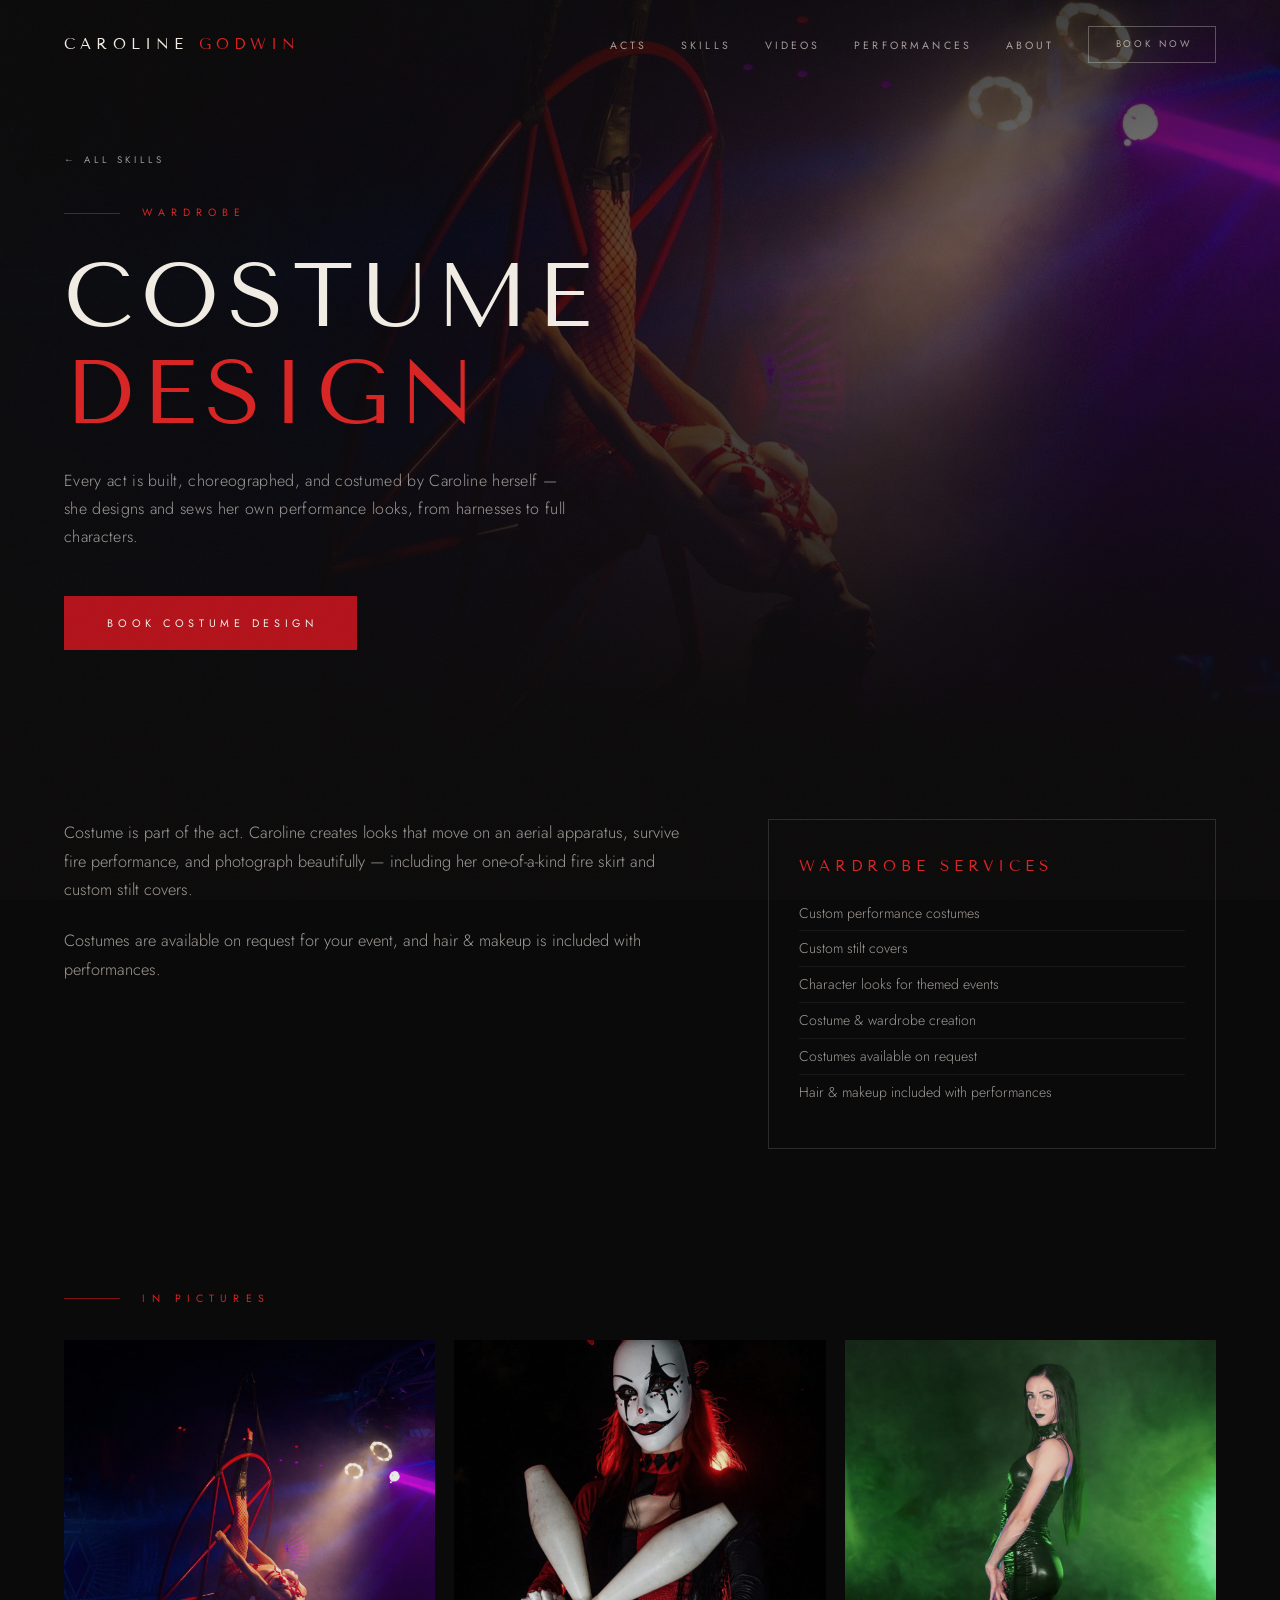
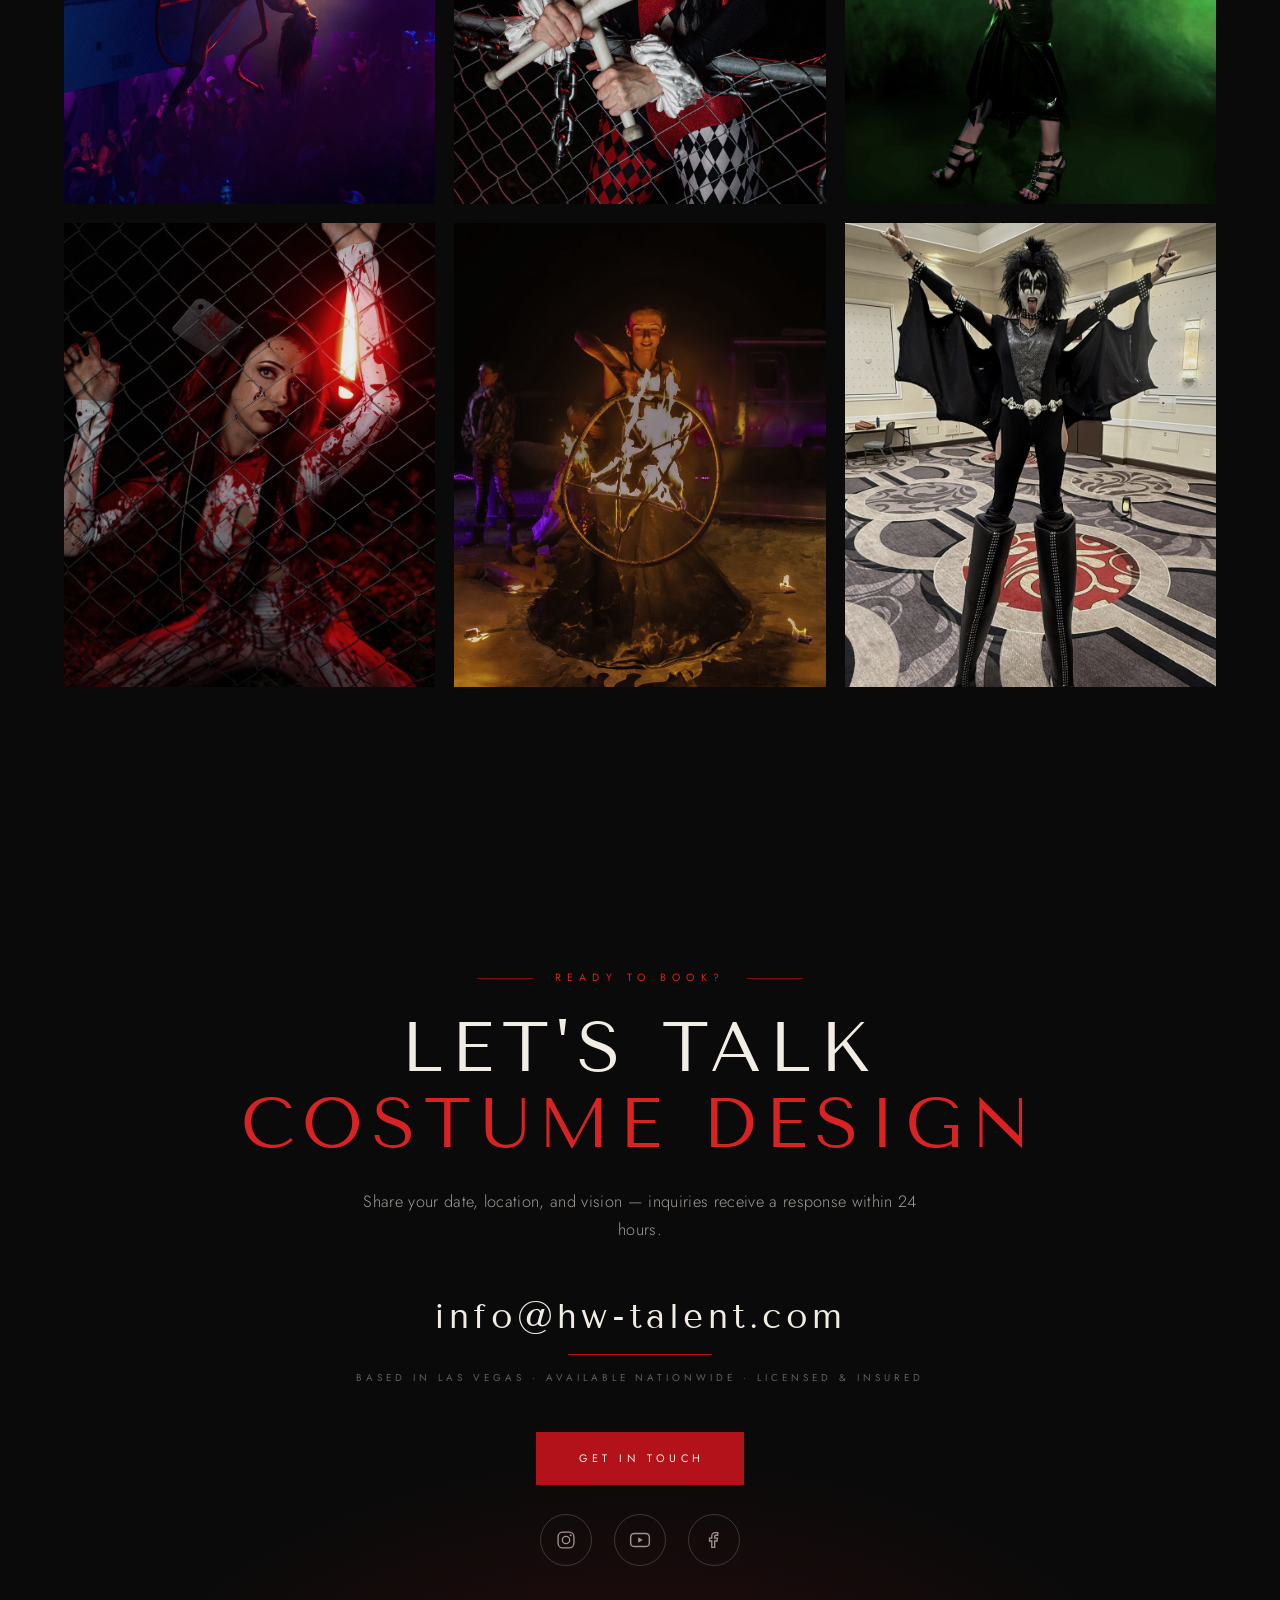
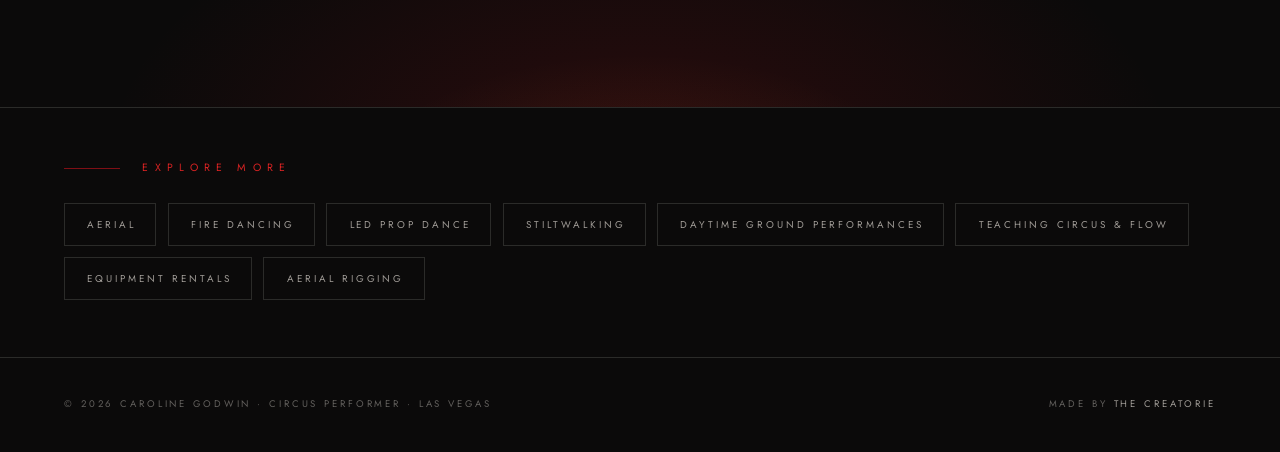
==== commit df8825a1: "Mention peg and drywall stilts, stilt covers, and custom LED shows Co-Authored-By: Claude Opus 5.5 <" ====
--- a/costume-design.html
+++ b/costume-design.html
@@ -52,13 +52,14 @@
   <section class="skill-overview">
     <div class="wrap skill-split">
       <div class="skill-copy">
-          <p class="reveal">Costume is part of the act. Caroline creates looks that move on an aerial apparatus, survive fire performance, and photograph beautifully — including her one-of-a-kind fire skirt.</p>
+          <p class="reveal">Costume is part of the act. Caroline creates looks that move on an aerial apparatus, survive fire performance, and photograph beautifully — including her one-of-a-kind fire skirt and custom stilt covers.</p>
           <p class="reveal">Costumes are available on request for your event, and hair &amp; makeup is included with performances.</p>
       </div>
       <div class="disc skill-list reveal" data-delay="1">
         <h3>Wardrobe Services</h3>
         <ul>
             <li>Custom performance costumes</li>
+            <li>Custom stilt covers</li>
             <li>Character looks for themed events</li>
             <li>Costume &amp; wardrobe creation</li>
             <li>Costumes available on request</li>
--- a/assets/styles.css
+++ b/assets/styles.css
@@ -1132,3 +1132,4 @@
 @media (max-width: 440px) {
   .section-title { font-size: clamp(1.7rem, 8.6vw, 2.4rem); letter-spacing: .06em; }
 }
+.lede a, .skill-copy a, .class-when a { border-bottom: 1px solid var(--crimson); padding-bottom: .05rem; }
